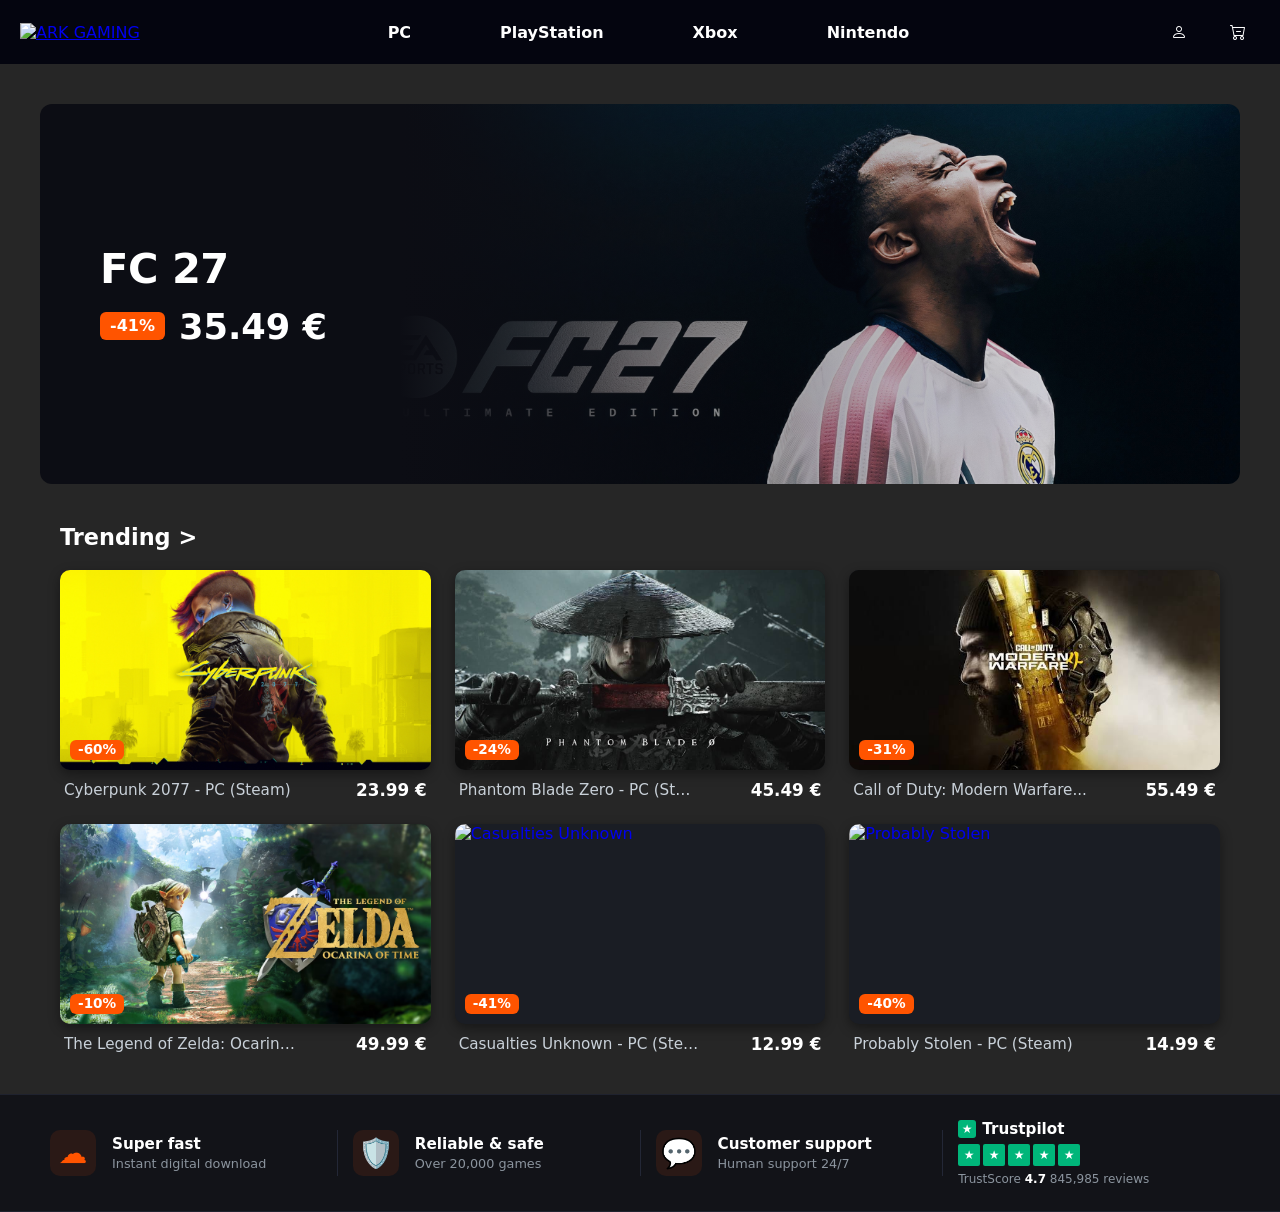
==== index.html @ 5fd2a2f0 "Primeiro commit" ====
<!DOCTYPE html>
<html lang="pt">
<head>
    <!-- Configuração básica de codificação e responsividade inicial -->
    <meta charset="UTF-8">
    <meta name="viewport" content="width=device-width, initial-scale=1.0">
    <title>ARK GAMING</title>
    <!-- Ligação à folha de estilos principal (CSS Externo - Alínea A) -->
    <link rel="stylesheet" href="style.css">
    <!-- Importação dos ícones do Bootstrap (para o boneco de login e carrinho) -->
    <link rel="stylesheet" href="https://cdn.jsdelivr.net/npm/bootstrap-icons@1.11.3/font/bootstrap-icons.min.css">
</head>
<body>

    <!-- ========================================= -->
    <!-- CABEÇALHO / BARRA DE NAVEGAÇÃO (Navbar)   -->
    <!-- ========================================= -->
    <header class="navbar">
        <!-- Lado esquerdo: Logótipo do projeto que redireciona para a página inicial (Alínea C) -->
        <div class="nav-left">
            <a href="index.html">
                <img src="Imagens/logo.jpg" alt="ARK GAMING">
            </a>
        </div>
        
        <!-- Centro: Menu de navegação construído com Flexbox (Alínea C) -->
        <nav>
            <ul class="nav-center">
                <li class="hover-pill"><a href="pc.html">PC</a></li>
                <li class="hover-pill"><a href="ps.html">PlayStation</a></li>
                <li class="hover-pill"><a href="X.html">Xbox</a></li>
                <li class="hover-pill"><a href="ntd.html">Nintendo</a></li>
            </ul>
        </nav>

        <!-- Lado direito: Botões de Acesso/Login e Carrinho -->
        <div class="nav-right">
            <!-- Botão de login que direciona para a página de formulário -->
            <a href="login.html" class="icon-btn hover-pill"><i class="bi bi-person"></i></a>
            <!-- Botão do carrinho de compras -->
            <a href="#" class="icon-btn hover-pill"><i class="bi bi-cart-dash"></i></a>
        </div>
    </header>

    <!-- ========================================= -->
    <!-- CONTEÚDO PRINCIPAL (Main)                 -->
    <!-- ========================================= -->
    <main class="main-container">
        
        <!-- Banner Principal em Destaque (FC 27) -->
        <a href="fc27.html" class="hero-banner">
            <div class="hero-content">
                <h1 class="hero-title">FC 27</h1>
                <div class="hero-price-wrapper">
                    <span class="badge-discount">-41%</span>
                    <span class="hero-price">35.49 €</span>
                </div>
            </div>
        </a>

        <!-- Secção de Jogos em Tendência (Trending) -->
        <section class="trending-section">
            <div class="trending-header">
                <h2>Trending ></h2>
            </div>

            <!-- Grelha de Jogos estruturada com CSS GRID (Alínea B) -->
            <div class="games-grid">
                
                <!-- Card 1: Cyberpunk 2077 -->
                <a href="cyberpunk.html" class="game-card">
                    <div class="card-image-box">
                        <img src="Imagens/cyberpunk.jpg" alt="Cyberpunk 2077">
                        <span class="badge-discount">-60%</span>
                    </div>
                    <div class="card-footer-info">
                        <span class="game-name">Cyberpunk 2077 - PC (Steam)</span>
                        <span class="game-price">23.99 €</span>
                    </div>
                </a>

                <!-- Card 2: Phantom Blade Zero -->
                <a href="Blade-Zero.html" class="game-card">
                    <div class="card-image-box">
                        <img src="Imagens/Phantom-blade.jpg" alt="Phantom Blade Zero">
                        <span class="badge-discount">-24%</span>
                    </div>
                    <div class="card-footer-info">
                        <span class="game-name">Phantom Blade Zero - PC (Steam)</span>
                        <span class="game-price">45.49 €</span>
                    </div>
                </a>

                <!-- Card 3: Call of Duty -->
                <a href="cod.html" class="game-card">
                    <div class="card-image-box">
                        <img src="Imagens/CODMW4.jpg" alt="Call of Duty">
                        <span class="badge-discount">-31%</span>
                    </div>
                    <div class="card-footer-info">
                        <span class="game-name">Call of Duty: Modern Warfare...</span>
                        <span class="game-price">55.49 €</span>
                    </div>
                </a>

                <!-- Card 4: Zelda -->
                <a href="zelda.html" class="game-card">
                    <div class="card-image-box">
                        <img src="Imagens/Legend of zelda.png" alt="The Legend of Zelda">
                        <span class="badge-discount">-10%</span>
                    </div>
                    <div class="card-footer-info">
                        <span class="game-name">The Legend of Zelda: Ocarina of Time</span>
                        <span class="game-price">49.99 €</span>
                    </div>
                </a>

                <!-- Card 5: Casualties Unknown -->
                <a href="casualties.html" class="game-card">
                    <div class="card-image-box">
                        <img src="Imagens/casualties.png" alt="Casualties Unknown">
                        <span class="badge-discount">-41%</span>
                    </div>
                    <div class="card-footer-info">
                        <span class="game-name">Casualties Unknown - PC (Steam)</span>
                        <span class="game-price">12.99 €</span>
                    </div>
                </a>

                <!-- Card 6: Probably Stolen -->
                <a href="stolen.html" class="game-card">
                    <div class="card-image-box">
                        <img src="Imagens/stolen.jpg" alt="Probably Stolen">
                        <span class="badge-discount">-40%</span>
                    </div>
                    <div class="card-footer-info">
                        <span class="game-name">Probably Stolen - PC (Steam)</span>
                        <span class="game-price">14.99 €</span>
                    </div>
                </a>

            </div>
        </section>

        <!-- ========================================= -->
        <!-- BARRA DE VANTAGENS / TRUSTPILOT           -->
        <!-- ========================================= -->
        <section class="features-bar">
            <div class="features-container">
                
                <!-- Vantagem 1: Download Rápido -->
                <div class="feature-item">
                    <div class="feature-icon">☁️</div>
                    <div class="feature-texts">
                        <h3>Super fast</h3>
                        <p>Instant digital download</p>
                    </div>
                </div>

                <!-- Vantagem 2: Segurança -->
                <div class="feature-item">
                    <div class="feature-icon">🛡️</div>
                    <div class="feature-texts">
                        <h3>Reliable & safe</h3>
                        <p>Over 20,000 games</p>
                    </div>
                </div>

                <!-- Vantagem 3: Suporte ao Cliente -->
                <div class="feature-item">
                    <div class="feature-icon">💬</div>
                    <div class="feature-texts">
                        <h3>Customer support</h3>
                        <p>Human support 24/7</p>
                    </div>
                </div>

                <!-- Vantagem 4: Avaliação Trustpilot -->
                <div class="feature-item trustpilot-item">
                    <div class="trustpilot-header">
                        <span class="tp-star-icon">★</span>
                        <span class="tp-title">Trustpilot</span>
                    </div>
                    <div class="tp-stars">
                        <span class="star">★</span>
                        <span class="star">★</span>
                        <span class="star">★</span>
                        <span class="star">★</span>
                        <span class="star">★</span>
                    </div>
                    <p class="tp-score">TrustScore <strong>4.7</strong> 845,985 reviews</p>
                </div>

            </div>
        </section>

    </main>
</body>
</html>
---- style.css ----
/* =========================================
   1. CONFIGURAÇÕES GLOBAIS
   ========================================= */
*, *::before, *::after {
    margin: 0;
    padding: 0;
    box-sizing: border-box; /* Garante que padding e borders não afetam a largura total */
}

body {
    background-color: rgb(38, 38, 38); /* Cor de fundo principal do site */
    font-family: 'Segoe UI', system-ui, -apple-system, sans-serif;
    color: #ffffff; /* Cor padrão do texto a branco */
}

/* =========================================
   2. NAVBAR (BARRA SUPERIOR)
   ========================================= */
.navbar {
    display: flex;
    justify-content: space-between; /* Espaça logótipo, links centrais e botões da direita */
    align-items: center;
    background-color: #04050f; /* Fundo escuro característico da navbar */
    padding: 10px 20px;
    gap: 25px;
}

.nav-left {
    display: flex;
    align-items: center;
}

.nav-left img {
    height: 50px;
    width: auto; /* Mantém a proporção correta da imagem do logótipo */
}

.nav-center {
    display: flex;
    align-items: center;
    gap: 25px;
    list-style: none; /* Remove os marcadores padrão da lista */
    margin: 0;
    padding: 0;
}

.nav-center a {
    color: white;
    text-decoration: none; /* Remove o sublinhado dos links */
    font-weight: bold;
    padding: 8px 16px;
    border-radius: 20px;
    transition: background-color 0.2s ease, color 0.2s ease; /* Transição suave no hover */
}

/* Efeito Hover Pílula para os links do menu */
.hover-pill {
    padding: 8px 16px;
    border-radius: 20px;
    transition: background-color 0.2s ease;
}

.hover-pill:hover a,
.hover-pill:hover {
    background-color: rgba(255, 255, 255, 0.15); /* Fundo translúcido ao passar o rato */
    color: #ff5400; /* Cor de destaque (laranja Instant Gaming) */
}

.nav-right {
    display: flex;
    align-items: center;
    gap: 15px;
}

.icon-btn {
    color: white;
    display: inline-flex;
    align-items: center;
    justify-content: center;
    width: 44px;
    height: 44px;
    border-radius: 50%; /* Torna o botão do ícone perfeitamente circular */
    background-color: transparent;
    transition: all 0.2s ease;
    text-decoration: none;
}

.icon-btn:hover {
    background-color: rgba(255, 255, 255, 0.15);
    transform: scale(1.1); /* Efeito de zoom ligeiro no ícone */
}

.icon-btn:hover i {
    color: #ff5400;
}

/* =========================================
   3. HERO BANNER (DESTAQUE PRINCIPAL)
   ========================================= */
.main-container {
    width: 100%;
}

.hero-banner {
    display: flex;
    align-items: center;
    text-decoration: none;
    color: #ffffff;
    background-color: #0c0d14;
    /* Mistura gradiente escuro com a imagem de capa em destaque */
    background-image: 
        linear-gradient(90deg, #0c0d14 30%, rgba(12, 13, 20, 0.4) 60%, transparent 100%),
        url('Imagens/FC27.jpg');
    background-position: right center;
    background-repeat: no-repeat;
    background-size: contain;
    height: 380px;
    padding: 0 60px;
    transition: transform 0.2s ease, box-shadow 0.2s ease;
    position: relative;
    overflow: hidden;
    max-width: 1200px;
    margin: 40px auto;
    border-radius: 12px;
}

.hero-banner:hover {
    transform: translateY(-2px); /* Eleva subtilmente o banner no hover */
    box-shadow: 0 8px 24px rgba(0, 0, 0, 0.4);
}

.hero-content {
    z-index: 2; /* Garante que o texto fica por cima do fundo */
    display: flex;
    flex-direction: column;
    gap: 16px;
}

.hero-title {
    font-size: 2.6rem;
    font-weight: 700;
    margin: 0;
    letter-spacing: -0.5px;
}

.hero-price-wrapper {
    display: flex;
    align-items: center;
    gap: 14px;
}

.badge-discount {
    background-color: #ff5400;
    color: #ffffff;
    font-weight: 700;
    font-size: 1rem;
    padding: 6px 10px;
    border-radius: 6px;
    line-height: 1;
}

.hero-price {
    font-size: 2.2rem;
    font-weight: 700;
    line-height: 1;
}

/* =========================================
   4. TRENDING SECTION (GRELHA DE JOGOS)
   ========================================= */
.trending-section {
    max-width: 1200px;
    margin: 40px auto;
    padding: 0 20px;
}

.trending-header h2 {
    font-size: 1.4rem;
    color: #ffffff;
    margin-bottom: 20px;
    font-weight: 600;
    cursor: pointer;
}

.trending-header h2:hover {
    color: #ff5400;
}

.games-grid {
    display: grid;
    /* Cria colunas automáticas com largura mínima de 350px */
    grid-template-columns: repeat(auto-fill, minmax(350px, 1fr));
    gap: 24px;
}

.game-card {
    text-decoration: none;
    background-color: transparent;
    display: flex;
    flex-direction: column;
    transition: transform 0.2s ease;
}

.game-card:hover {
    transform: translateY(-4px);
}

.card-image-box {
    position: relative;
    width: 100%;
    height: 200px;
    border-radius: 10px;
    overflow: hidden; /* Impede que a imagem transborde os cantos arredondados */
    background-color: #1a1d24;
    box-shadow: 0 4px 12px rgba(0,0,0,0.4);
}

.card-image-box img {
    width: 100%;
    height: 100%;
    object-fit: cover; /* Ajusta a imagem sem distorcer as proporções */
    display: block;
    transition: filter 0.2s;
}

.game-card:hover .card-image-box img {
    filter: brightness(1.1); /* Clareia ligeiramente a imagem ao passar o rato */
}

.card-image-box .badge-discount {
    position: absolute;
    bottom: 10px;
    left: 10px;
    font-size: 0.85rem;
    padding: 3px 8px;
}

.card-footer-info {
    display: flex;
    justify-content: space-between;
    align-items: center;
    margin-top: 10px;
    padding: 0 4px;
}

.game-name {
    color: #c9d1d9;
    font-size: 0.95rem;
    white-space: nowrap;
    overflow: hidden;
    text-overflow: ellipsis; /* Adiciona reticências (...) se o nome do jogo for muito longo */
    max-width: 240px;
}

.game-price {
    color: #ffffff;
    font-weight: 700;
    font-size: 1.05rem;
}

/* =========================================
   5. BARRA DE VANTAGENS / TRUSTPILOT
   ========================================= */
.features-bar {
    background-color: #121318;
    border-top: 1px solid #1f222e;
    border-bottom: 1px solid #1f222e;
    padding: 25px 0;
    margin: 40px 0 0 0;
    width: 100%;
}

.features-container {
    width: 100%;
    max-width: 1250px;
    margin: 0 auto;
    padding: 0 20px;
    box-sizing: border-box;
    display: flex;
    flex-direction: row;
    justify-content: space-between;
    align-items: center;
    flex-wrap: nowrap;
}

.feature-item {
    display: flex;
    align-items: center;
    gap: 16px;
    flex: 1;
    padding: 0 15px;
    border-right: 1px solid #232736; /* Linha divisória vertical entre os blocos */
    box-sizing: border-box;
}

.feature-item:last-child {
    border-right: none; /* Remove a linha do último elemento */
}

.feature-icon {
    font-size: 1.8rem;
    background-color: rgba(255, 84, 0, 0.1);
    color: #ff5400;
    width: 46px;
    height: 46px;
    display: flex;
    align-items: center;
    justify-content: center;
    border-radius: 10px;
    flex-shrink: 0;
}

.feature-texts h3 {
    color: #ffffff;
    font-size: 0.95rem;
    font-weight: 600;
    margin: 0 0 3px 0;
}

.feature-texts p {
    color: #8b949e;
    font-size: 0.8rem;
    margin: 0;
}

.trustpilot-item {
    flex-direction: column;
    align-items: flex-start;
    gap: 6px;
}

.trustpilot-header {
    display: flex;
    align-items: center;
    gap: 6px;
    color: #ffffff;
    font-weight: 700;
    font-size: 0.95rem;
}

.tp-star-icon {
    background-color: #00b67a;
    color: #ffffff;
    width: 18px;
    height: 18px;
    display: flex;
    align-items: center;
    justify-content: center;
    border-radius: 3px;
    font-size: 0.75rem;
}

.tp-stars {
    display: flex;
    gap: 3px;
}

.tp-stars .star {
    background-color: #00b67a;
    color: #ffffff;
    width: 22px;
    height: 22px;
    display: flex;
    align-items: center;
    justify-content: center;
    font-size: 0.75rem;
    border-radius: 2px;
}

.tp-score {
    color: #8b949e;
    font-size: 0.75rem;
    margin: 0;
}

.tp-score strong {
    color: #ffffff;
}


/* =========================================
   MEDIA QUERIES - RESPONSIVIDADE (Alínea G)
   ========================================= */

/* Para tablets e ecrãs médios (até 1024px) */
@media screen and (max-width: 1024px) {
  .hero-wrapper {
    flex-direction: column;
    text-align: center;
  }
  
  .games-grid {
    grid-template-columns: repeat(2, 1fr) !important; /* Reduz a grelha de 3 para 2 colunas */
  }

  .game-hero-wrapper {
    flex-direction: column;
    align-items: center;
  }

  .about-section {
    flex-direction: column;
  }
}

/* Para telemóveis e ecrãs compactos (até 768px) */
@media screen and (max-width: 768px) {
  .navbar {
    flex-direction: column;
    height: auto;
    padding: 15px;
  }

  .nav-center {
    margin: 10px 0;
    flex-wrap: wrap;
    justify-content: center;
  }

  .games-grid {
    grid-template-columns: 1fr !important; /* Fixa apenas 1 jogo por linha no telemóvel */
  }

  .advantages-bar {
    flex-direction: column;
    gap: 20px;
  }
}
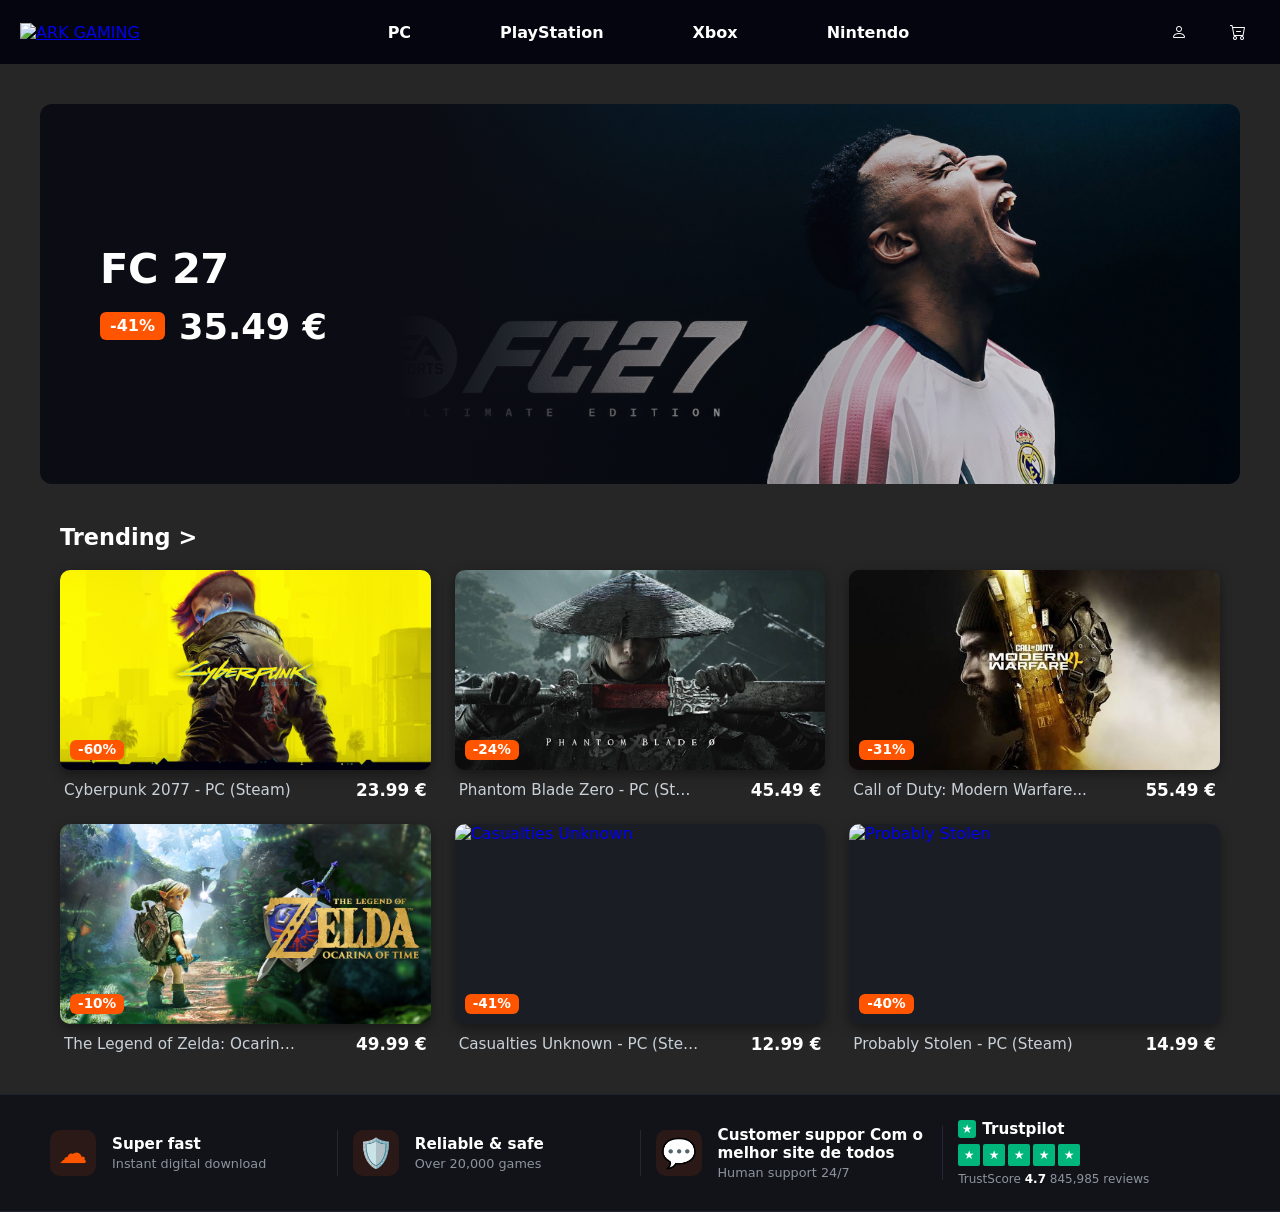
==== commit 9a207132: "mudei o custumer suport" ====
--- a/index.html
+++ b/index.html
@@ -170,7 +170,7 @@
                 <div class="feature-item">
                     <div class="feature-icon">💬</div>
                     <div class="feature-texts">
-                        <h3>Customer support</h3>
+                        <h3>Customer suppor Com o melhor site de todos</h3>
                         <p>Human support 24/7</p>
                     </div>
                 </div>
